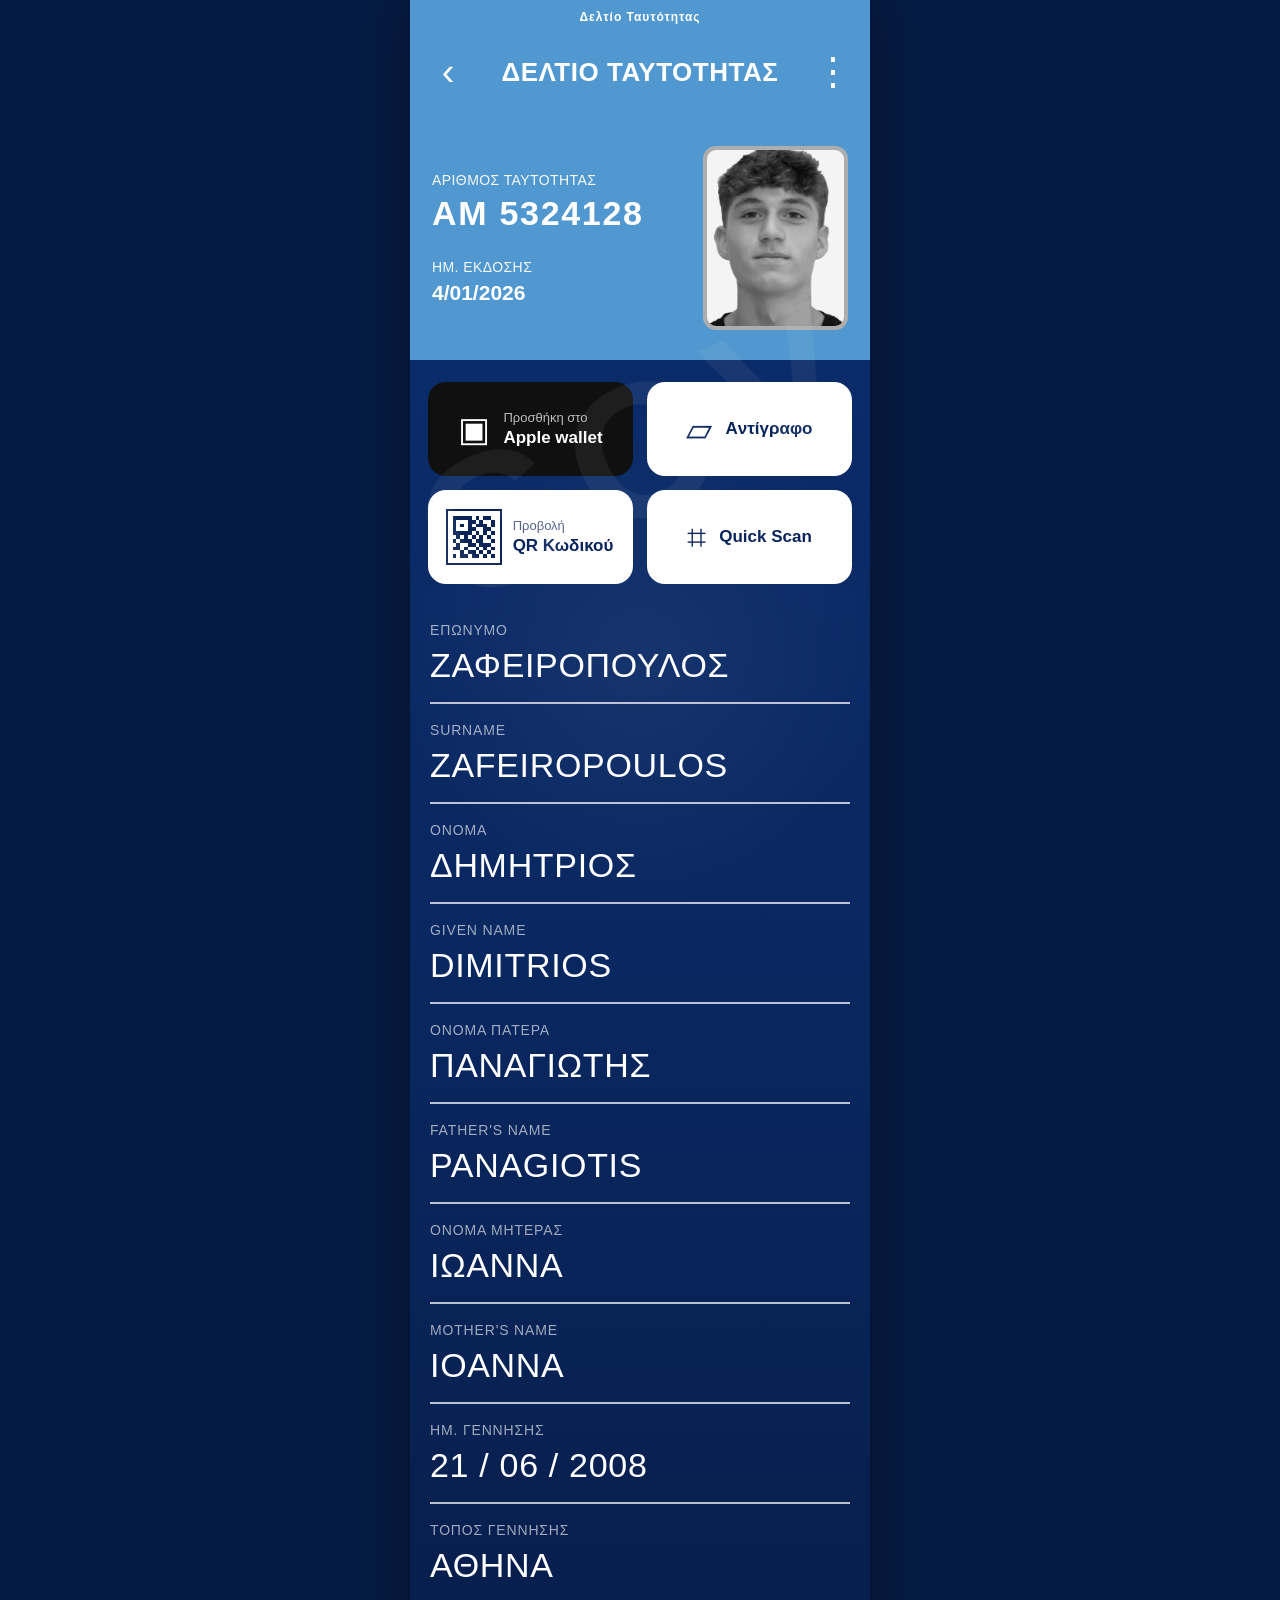
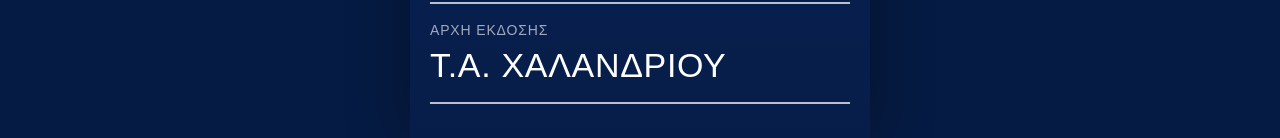
==== index.html @ 3d6e031a "Update index.html" ====
<!DOCTYPE html>
<html lang="el">
<head>
  <meta charset="UTF-8" />
  <meta name="viewport" content="width=device-width, initial-scale=1.0" />
  <meta name="robots" content="noindex,nofollow" />
  <title></title>
  <link rel="stylesheet" href="styles.css" />
</head>
<body>
  <main class="page-shell">
    <section class="demo-banner" aria-label="Demo warning">
      Δελτίο Ταυτότητας
    </section>

    <header class="topbar">
      <button class="icon-btn" aria-label="Back">‹</button>
      <h1>ΔΕΛΤΙΟ ΤΑΥΤΟΤΗΤΑΣ</h1>
      <button class="icon-btn" aria-label="Menu">⋮</button>
    </header>

    <section class="hero">
      <div class="hero-copy">
        <p class="eyebrow">ΑΡΙΘΜΟΣ ΤΑΥΤΟΤΗΤΑΣ</p>
        <p class="card-number">AM  5324128</p>
        <p class="eyebrow">ΗΜ. ΕΚΔΟΣΗΣ</p>
        <p class="issue-date">4/01/2026</p>
      </div>
      <div class="portrait-frame">
        <img src="portrait.png" alt="Portrait used in fictional demo card" />
      </div>
    </section>

    <section class="actions">
      <button class="action dark" id="saveDemo">
        <span class="wallet-icon">▣</span>
        <span><small>Προσθήκη στο</small><strong>Αpple wallet</strong></span>
      </button>

      <button class="action">
        <span class="doc-icon">▱</span>
        <strong>Aντίγραφο</strong>
      </button>

      <div class="action qr-card" aria-label="Decorative non-scannable QR">
        <div id="fakeQr" class="fake-qr" role="img" aria-label="Decorative non-scannable QR pattern"></div>
        <span><small>Προβολή</small><strong>QR Κωδικού</strong></span>
      </div>

      <button class="action" id="quickScan">
        <span class="scan-icon">⌗</span>
        <strong>Quick Scan</strong>
      </button>
    </section>

    <section class="details">
      <div class="field">
        <span>ΕΠΩΝΥΜΟ</span>
        <strong>ΖΑΦΕΙΡΟΠΟΥΛΟΣ</strong>
      </div>
      <div class="field">
        <span>SURNAME</span>
        <strong>ZAFEIROPOULOS</strong>
      </div>
      <div class="field">
        <span>ΟΝΟΜΑ</span>
        <strong>ΔΗΜΗΤΡΙΟΣ</strong>
      </div>
      <div class="field">
        <span>GIVEN NAME</span>
        <strong>DIMITRIOS</strong>
      </div>
      <div class="field">
        <span>ΟΝΟΜΑ ΠΑΤΕΡΑ</span>
        <strong>ΠΑΝΑΓΙΩΤΗΣ</strong>
      </div>
      <div class="field">
        <span>FATHER'S NAME</span>
        <strong>PANAGIOTIS</strong>
      </div>
      <div class="field">
        <span>ΟΝΟΜΑ ΜΗΤΕΡΑΣ</span>
        <strong>ΙΩΑΝΝΑ</strong>
      </div>
      <div class="field">
        <span>MOTHER'S NAME</span>
        <strong>IOANNA</strong>
      </div>
      <div class="field">
        <span>ΗΜ. ΓΕΝΝΗΣΗΣ</span>
        <strong>21 / 06 / 2008</strong>
      </div>
      <div class="field">
        <span>ΤΟΠΟΣ ΓΕΝΝΗΣΗΣ</span>
        <strong>ΑΘΗΝΑ</strong>
      </div>
      <div class="field">
        <span>AΡXH ΕΚΔΟΣΗΣ</span>
        <strong>Τ.Α. ΧΑΛΑΝΔΡΙΟΥ</strong>
      </div>
    </section>

    
  </main>

  <div class="watermark" aria-hidden="true">GOV</div>
  <script src="script.js"></script>
</body>
</html>
---- styles.css ----
* { box-sizing: border-box; }

:root {
  --navy: #09275f;
  --navy-2: #071f4d;
  --sky: #56a8da;
  --line: rgba(255,255,255,.72);
  --muted: rgba(255,255,255,.62);
  --white: #fff;
}

html, body {
  margin: 0;
  min-height: 100%;
  font-family: -apple-system, BlinkMacSystemFont, "Segoe UI", Arial, sans-serif;
  background: #061b43;
  color: var(--white);
}

body {
  display: flex;
  justify-content: center;
}

.page-shell {
  width: min(100%, 460px);
  min-height: 100vh;
  position: relative;
  overflow: hidden;
  background:
    radial-gradient(circle at 50% 38%, rgba(255,255,255,.05), transparent 23%),
    linear-gradient(180deg, #0b2e70 0%, #09275f 58%, #071d49 100%);
  box-shadow: 0 0 55px rgba(0,0,0,.35);
}

.demo-banner {
  position: sticky;
  top: 0;
  z-index: 20;
  background: #0b2458;
  color: #111;
  text-align: center;
  font-weight: 900;
  letter-spacing: .08em;
  padding: 10px 12px;
  font-size: 12px;
}

.topbar {
  height: 76px;
  background: var(--sky);
  display: grid;
  grid-template-columns: 48px 1fr 48px;
  align-items: center;
  padding: 0 14px;
}

.topbar h1 {
  margin: 0;
  text-align: center;
  font-size: 26px;
  letter-spacing: .02em;
}

.icon-btn {
  border: 0;
  background: transparent;
  color: white;
  font-size: 38px;
  cursor: pointer;
}

.hero {
  min-height: 250px;
  background: linear-gradient(135deg, #7cc3ee, #62b2e8);
  display: flex;
  align-items: center;
  justify-content: space-between;
  padding: 30px 22px 24px;
  gap: 16px;
}

.eyebrow {
  margin: 0 0 6px;
  font-size: 14px;
  opacity: .95;
  letter-spacing: .03em;
}

.card-number {
  margin: 0 0 26px;
  font-size: 34px;
  font-weight: 800;
  letter-spacing: .05em;
}

.issue-date {
  margin: 0;
  font-size: 21px;
  font-weight: 700;
}

.portrait-frame {
  width: 145px;
  height: 184px;
  flex: 0 0 auto;
  background: #f4f4f4;
  border: 4px solid rgba(40,40,40,.35);
  border-radius: 13px;
  overflow: hidden;
  display: flex;
  align-items: flex-end;
  justify-content: center;
}

.portrait-frame img {
  width: 100%;
  height: 100%;
  object-fit: cover;
  filter: grayscale(1);
}

.actions {
  padding: 22px 18px 8px;
  display: grid;
  grid-template-columns: 1fr 1fr;
  gap: 14px;
}

.action {
  min-height: 94px;
  border: 0;
  border-radius: 18px;
  padding: 15px;
  background: #fff;
  color: #09245c;
  display: flex;
  align-items: center;
  justify-content: center;
  gap: 13px;
  text-align: left;
  font-size: 17px;
  cursor: pointer;
}

.action.dark {
  color: #fff;
  background: #101010;
}

.action small, .action strong {
  display: block;
}

.action small {
  font-size: 13px;
  opacity: .72;
  margin-bottom: 3px;
}

.wallet-icon, .doc-icon, .scan-icon {
  font-size: 34px;
  line-height: 1;
}

.qr-card {
  cursor: default;
}

.fake-qr {
  width: 52px;
  height: 52px;
  display: grid;
  grid-template-columns: repeat(11, 1fr);
  grid-template-rows: repeat(11, 1fr);
  background: #fff;
  border: 5px solid #fff;
  box-shadow: 0 0 0 2px #0b2458;
}

.fake-qr i {
  display: block;
  background: #0b2458;
}

.details {
  padding: 12px 20px 34px;
}

.field {
  padding: 18px 0 17px;
  border-bottom: 2px solid var(--line);
}

.field span {
  display: block;
  color: var(--muted);
  font-size: 14px;
  letter-spacing: .06em;
  margin-bottom: 8px;
}

.field strong {
  display: block;
  font-size: clamp(23px, 7vw, 34px);
  font-weight: 400;
  letter-spacing: .02em;
  word-break: break-word;
}

footer {
  padding: 18px 22px 30px;
  font-size: 12px;
  color: rgba(255,255,255,.58);
  line-height: 1.45;
}

.watermark {
  position: fixed;
  inset: 0;
  pointer-events: none;
  z-index: 50;
  display: grid;
  place-items: center;
  font-size: clamp(90px, 22vw, 190px);
  font-weight: 900;
  letter-spacing: .08em;
  color: rgba(255,255,255,.055);
  transform: rotate(-25deg);
}

@media (max-width: 390px) {
  .hero { padding-inline: 16px; }
  .portrait-frame { width: 125px; height: 160px; }
  .card-number { font-size: 27px; }
  .actions { gap: 10px; padding-inline: 12px; }
  .action { min-height: 88px; padding: 12px; font-size: 15px; }
}
.demo-banner {
  background: #5098CF !important;
  color: white !important;
}

.topbar {
  background: #5098CF !important;
}

.hero {
  background: #5098CF !important;
}
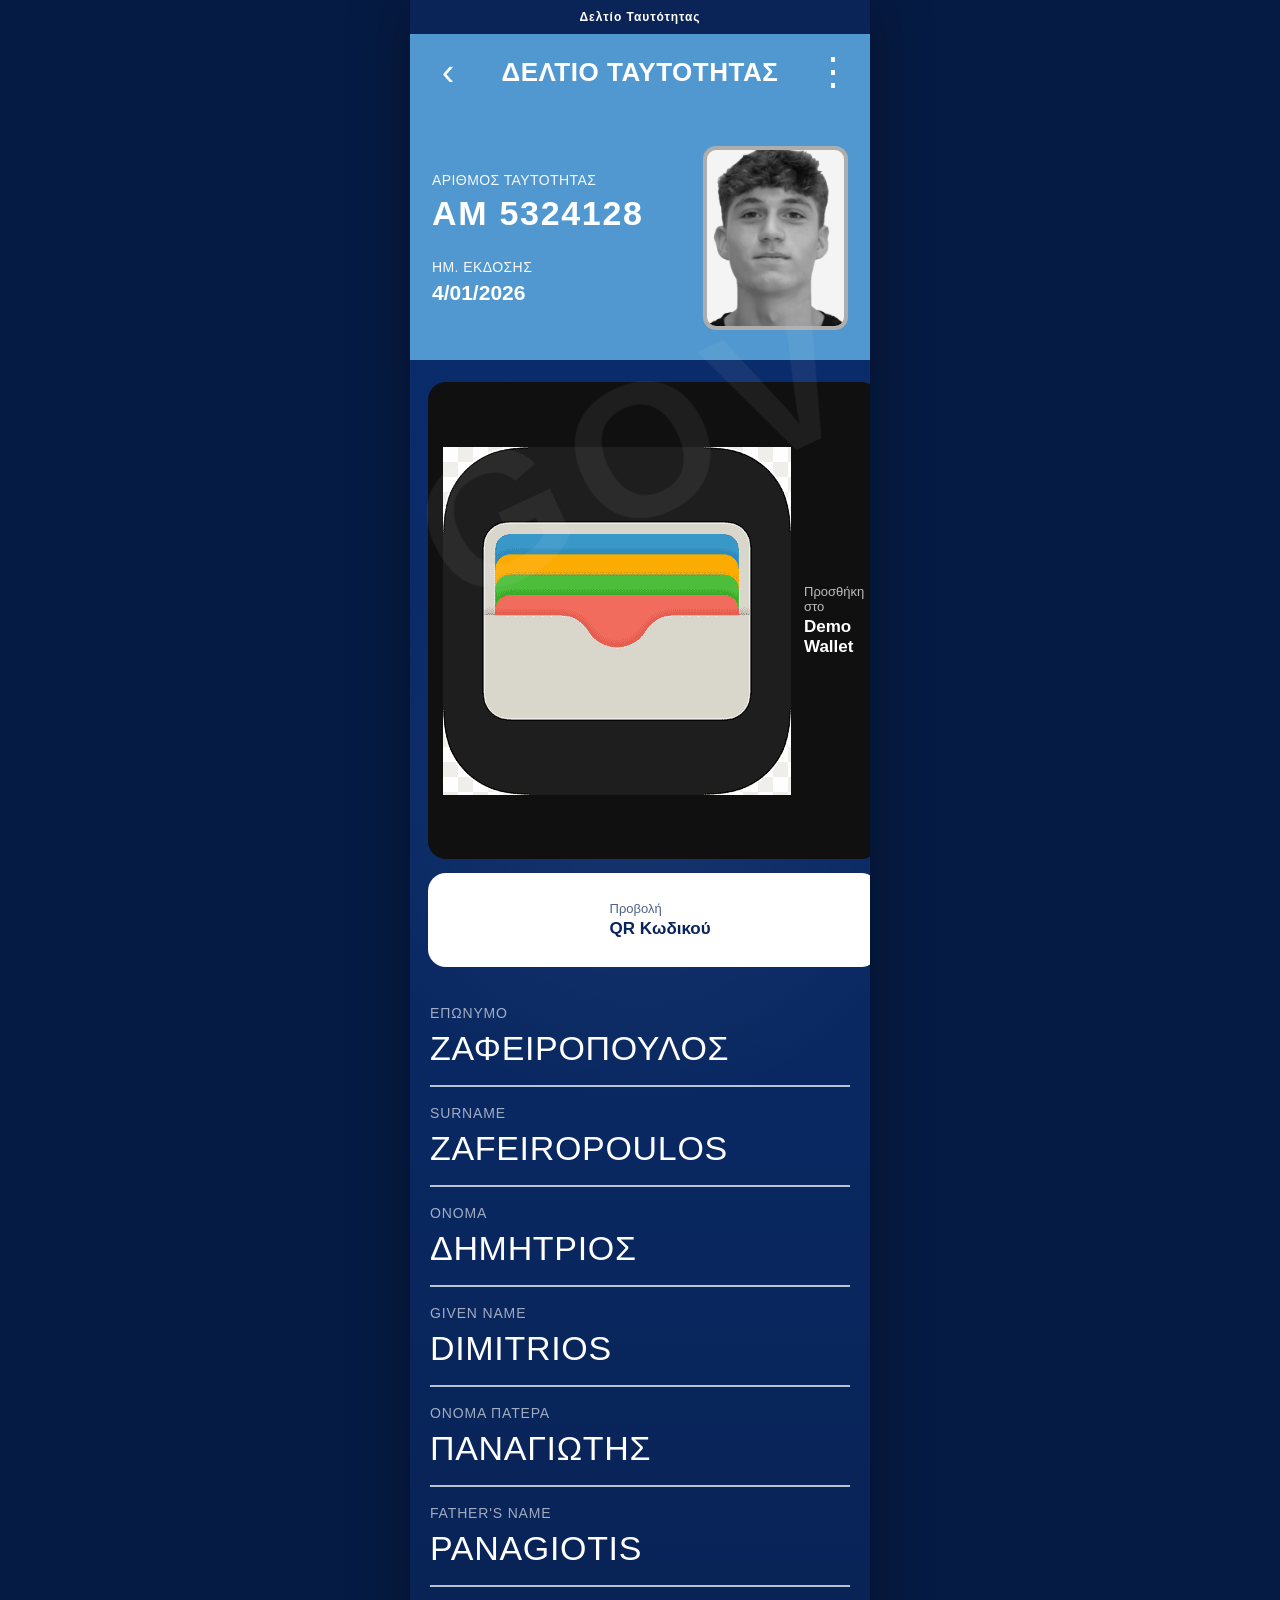
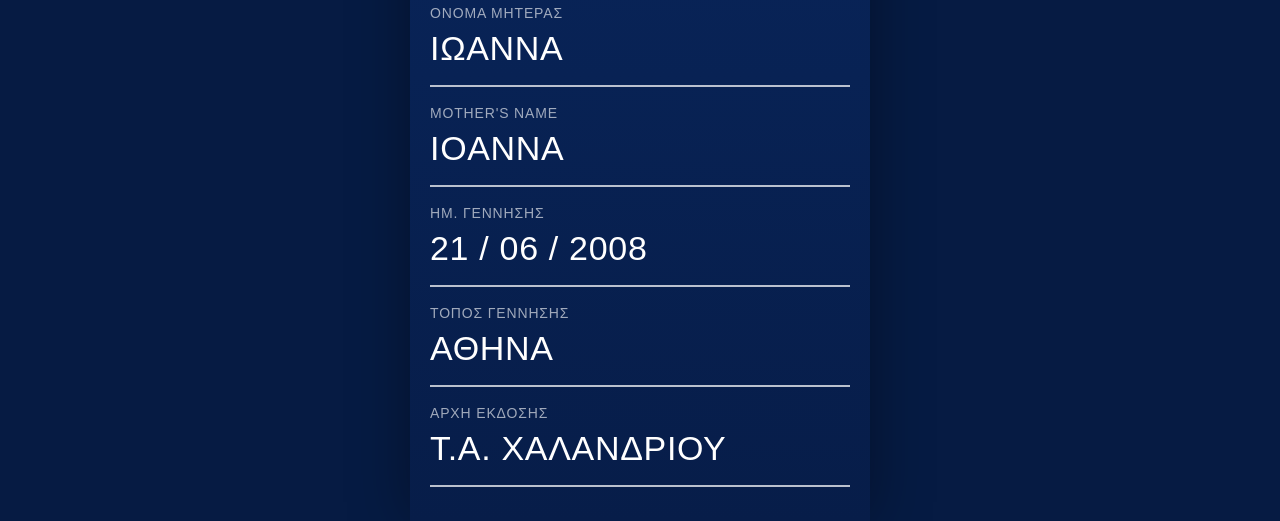
==== commit b858439c: "Update index.html" ====
--- a/index.html
+++ b/index.html
@@ -33,19 +33,40 @@
 
     <section class="actions">
       <button class="action dark" id="saveDemo">
-        <span class="wallet-icon">▣</span>
-        <span><small>Προσθήκη στο</small><strong>Αpple wallet</strong></span>
-      </button>
+        <img
+      class="action-icon"
+      src="png-clipart-apple-wallet-apple-pay-ios-9-apple-rectangle-payment-thumbnail.png"
+      alt=""
+    >
+    <span>
+      <small>Προσθήκη στο</small>
+      <strong>Demo Wallet</strong>
+    </span>
+  </button>
+        
+        
 
-      <button class="action">
-        <span class="doc-icon">▱</span>
-        <strong>Aντίγραφο</strong>
-      </button>
+     <button class="action">
+    <img
+      class="action-icon"
+      src="images.png"
+      alt=""
+    >
+    <strong>Αντίγραφο PDF</strong>
+  </button>
 
-      <div class="action qr-card" aria-label="Decorative non-scannable QR">
-        <div id="fakeQr" class="fake-qr" role="img" aria-label="Decorative non-scannable QR pattern"></div>
-        <span><small>Προβολή</small><strong>QR Κωδικού</strong></span>
-      </div>
+
+      <div class="action qr-card">
+    <img
+      class="action-icon qr-icon"
+      src="qr_code_PNG10.png"
+      alt=""
+    >
+    <span>
+      <small>Προβολή</small>
+      <strong>QR Kωδικού</strong>
+    </span>
+  </div>
 
       <button class="action" id="quickScan">
         <span class="scan-icon">⌗</span>
--- a/styles.css
+++ b/styles.css
@@ -237,7 +237,7 @@
   .action { min-height: 88px; padding: 12px; font-size: 15px; }
 }
 .demo-banner {
-  background: #5098CF !important;
+  background: #0b2458 !important;
   color: white !important;
 }
 
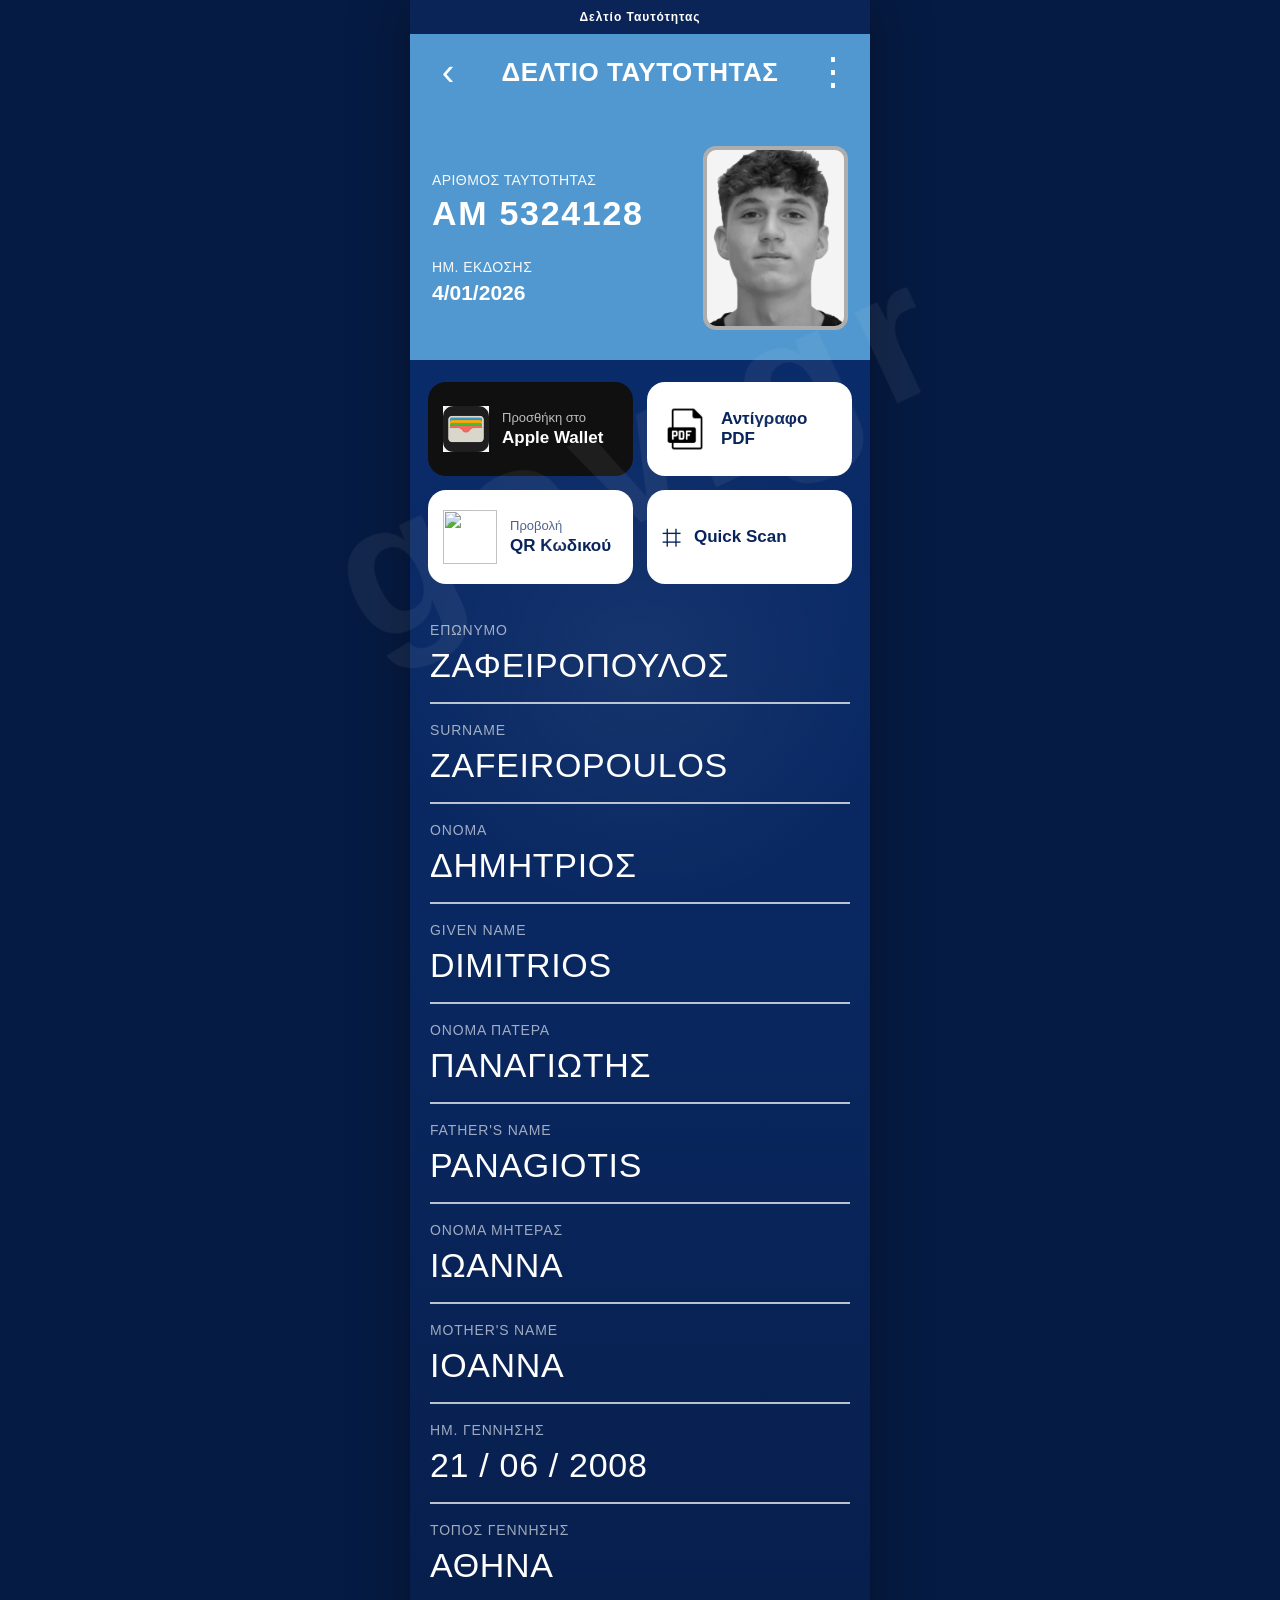
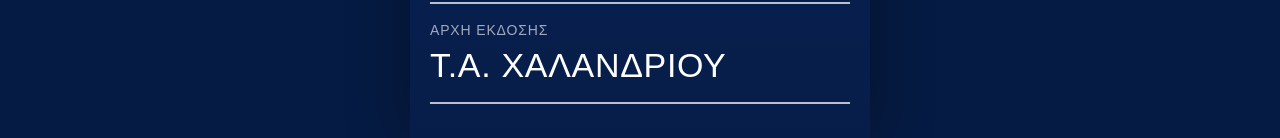
==== commit c00da680: "Update index.html" ====
--- a/index.html
+++ b/index.html
@@ -40,7 +40,7 @@
     >
     <span>
       <small>Προσθήκη στο</small>
-      <strong>Demo Wallet</strong>
+      <strong>Apple Wallet</strong>
     </span>
   </button>
         
@@ -59,7 +59,7 @@
       <div class="action qr-card">
     <img
       class="action-icon qr-icon"
-      src="qr_code_PNG10.png"
+      src="qr-code-file-bangla-mobile-code-0.png"
       alt=""
     >
     <span>
@@ -124,7 +124,7 @@
     
   </main>
 
-  <div class="watermark" aria-hidden="true">GOV</div>
+  <div class="watermark" aria-hidden="true">gov.gr</div>
   <script src="script.js"></script>
 </body>
 </html>
--- a/styles.css
+++ b/styles.css
@@ -236,6 +236,7 @@
   .actions { gap: 10px; padding-inline: 12px; }
   .action { min-height: 88px; padding: 12px; font-size: 15px; }
 }
+
 .demo-banner {
   background: #0b2458 !important;
   color: white !important;
@@ -248,3 +249,22 @@
 .hero {
   background: #5098CF !important;
 }
+.action-icon {
+  width: 46px;
+  height: 46px;
+  object-fit: contain;
+  flex-shrink: 0;
+}
+
+.action .qr-icon {
+  width: 54px;
+  height: 54px;
+}
+
+.action {
+  justify-content: flex-start;
+}
+
+.action strong {
+  line-height: 1.15;
+}
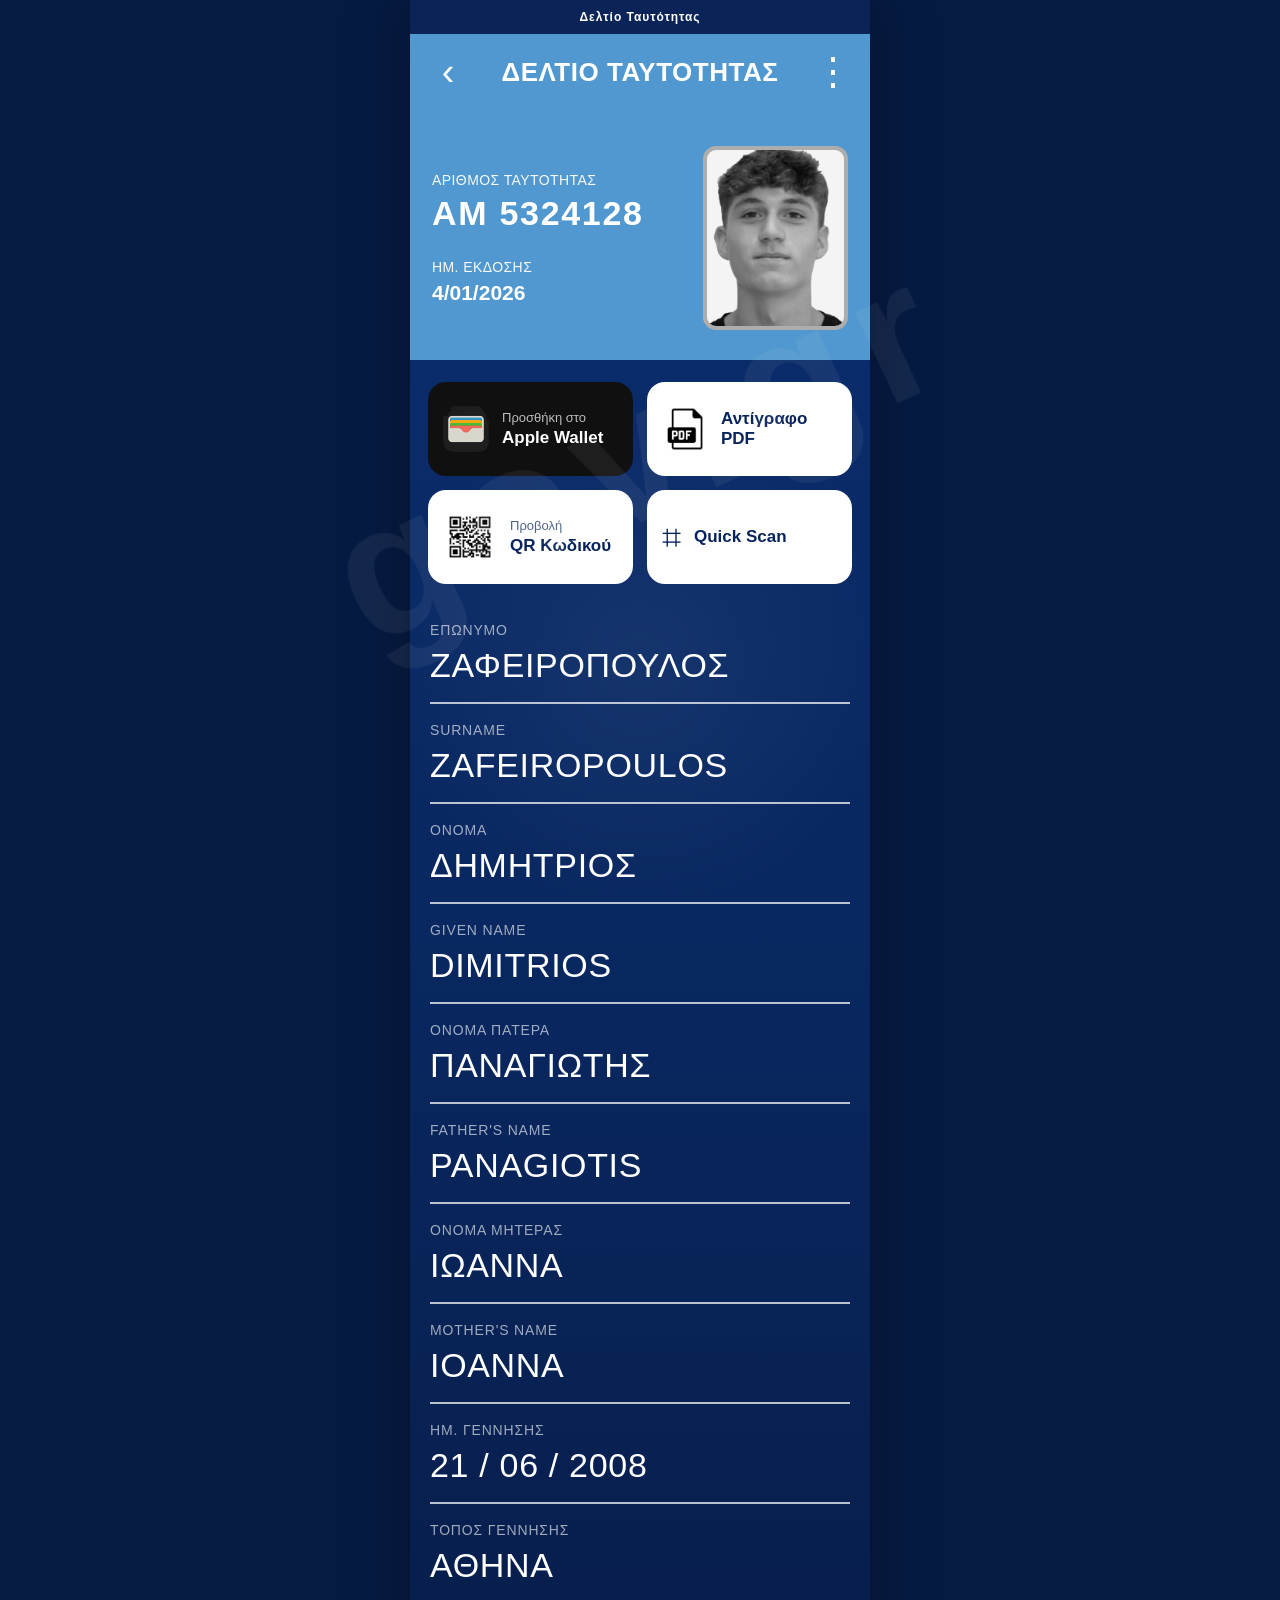
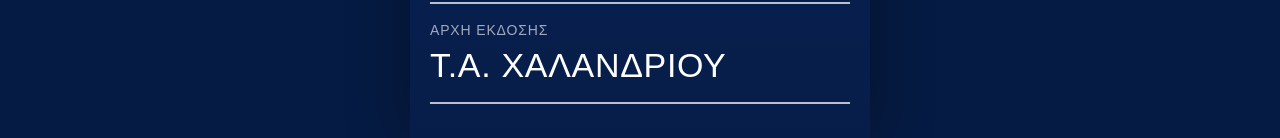
==== commit a261ccba: "Update index.html" ====
--- a/index.html
+++ b/index.html
@@ -35,7 +35,7 @@
       <button class="action dark" id="saveDemo">
         <img
       class="action-icon"
-      src="png-clipart-apple-wallet-apple-pay-ios-9-apple-rectangle-payment-thumbnail.png"
+      src="Apple wall .png"
       alt=""
     >
     <span>
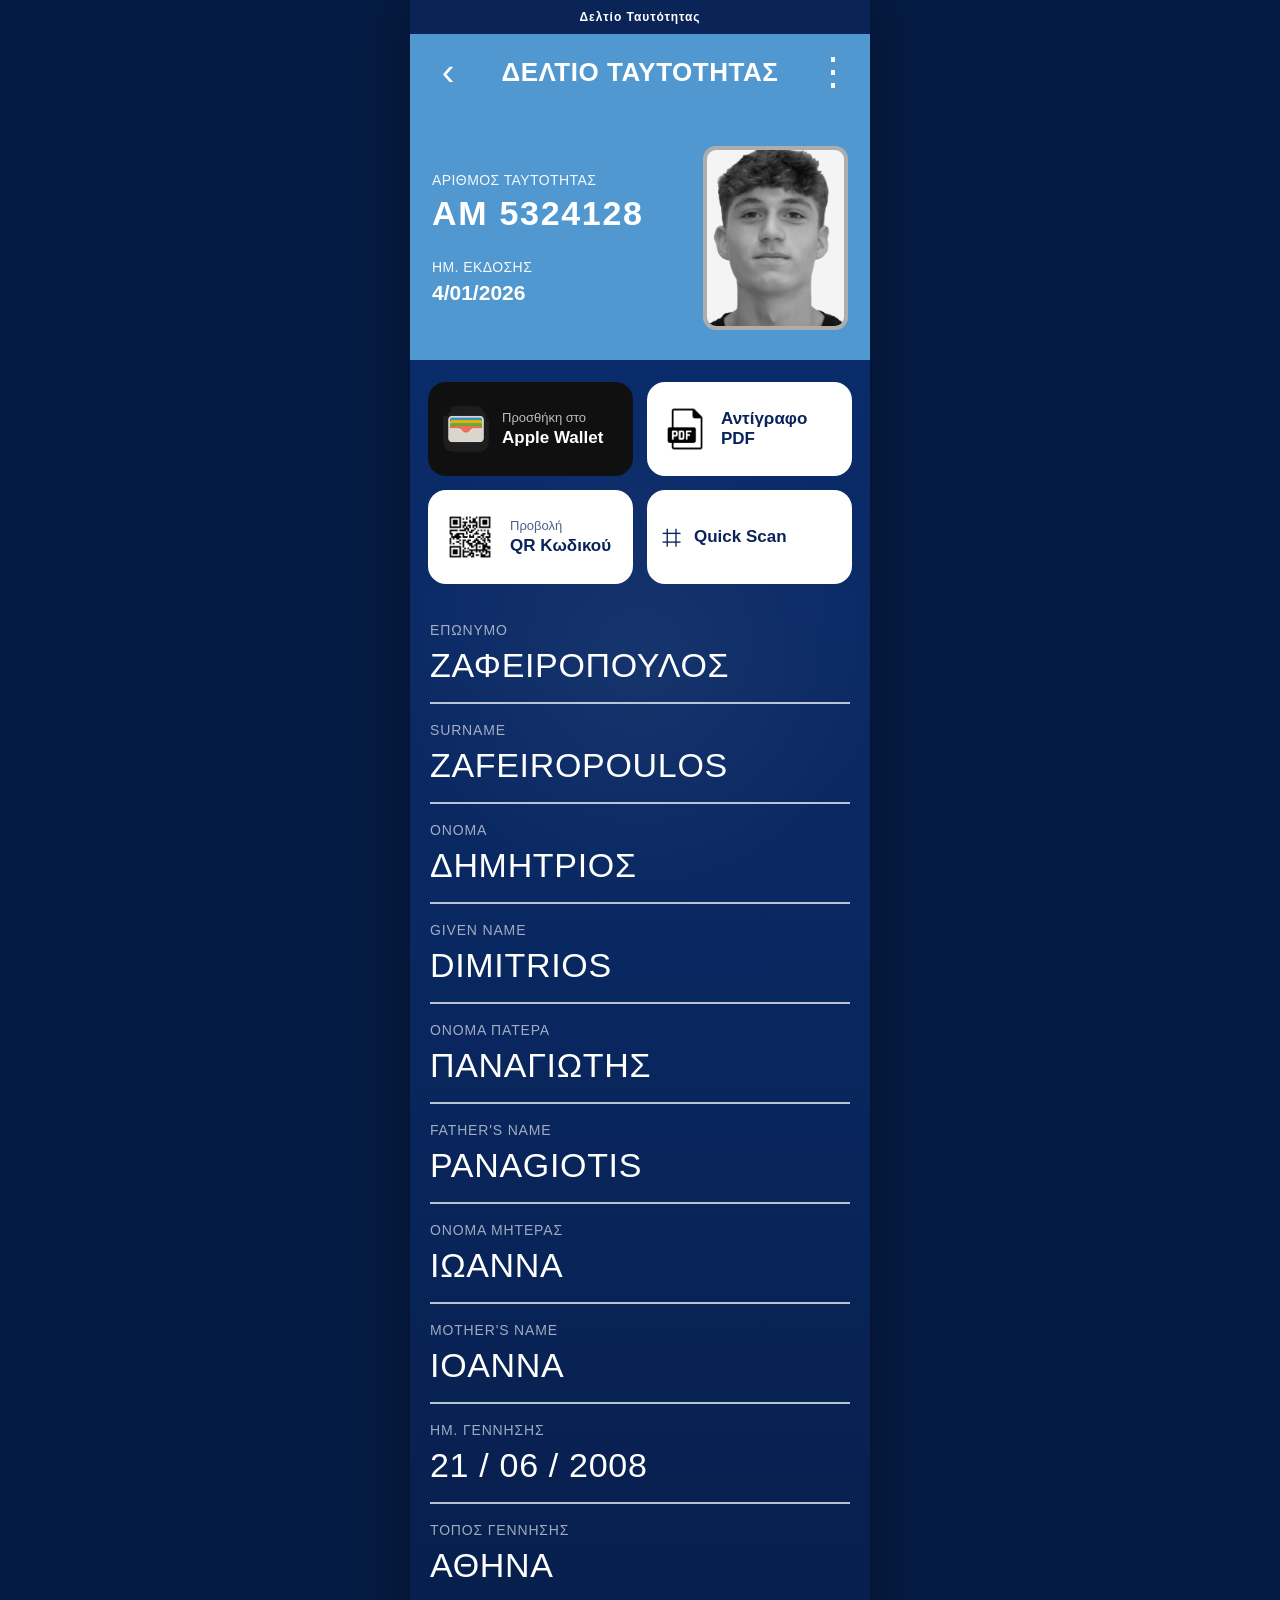
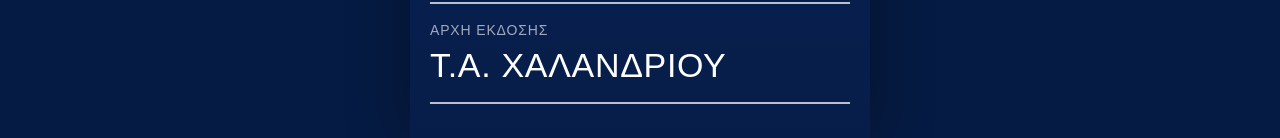
==== commit 7e4ebecf: "Update index.html" ====
--- a/index.html
+++ b/index.html
@@ -124,7 +124,7 @@
     
   </main>
 
-  <div class="watermark" aria-hidden="true">gov.gr</div>
+  <div class="watermark" aria-hidden="true"></div>
   <script src="script.js"></script>
 </body>
 </html>
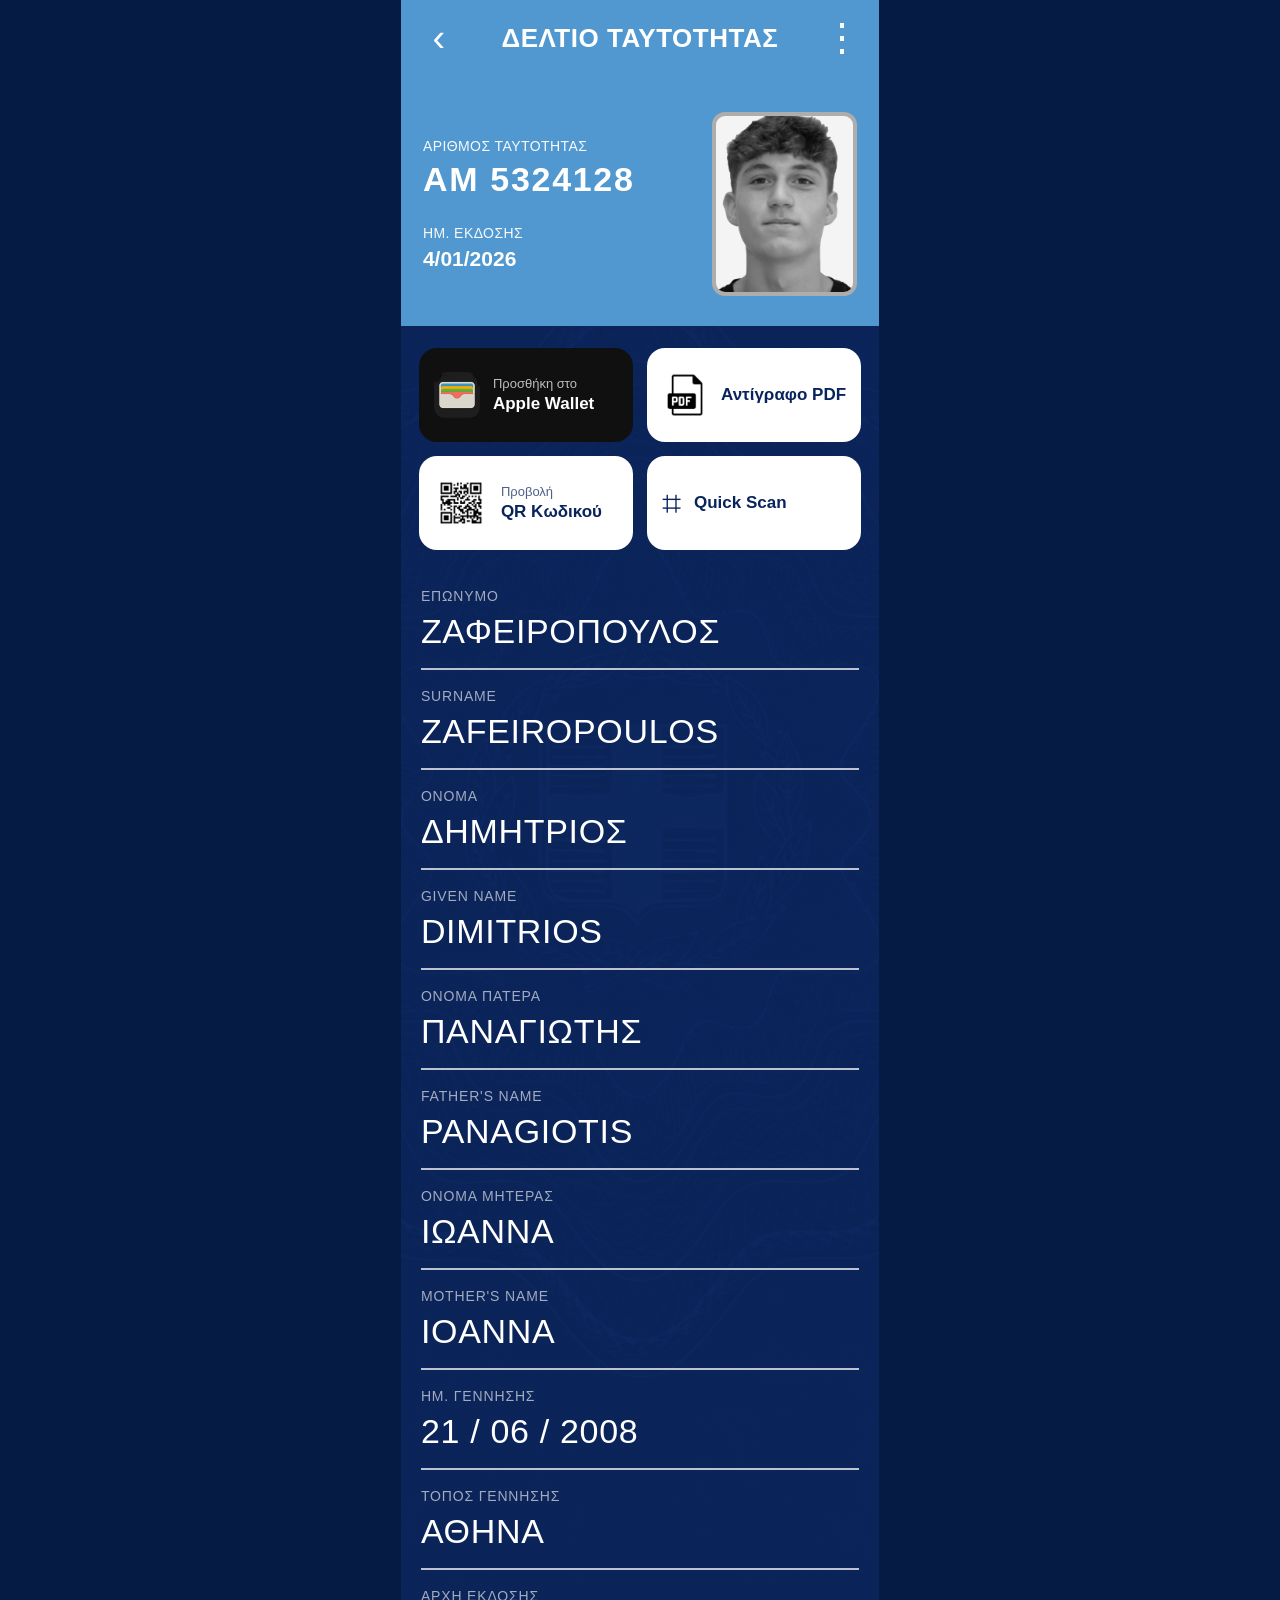
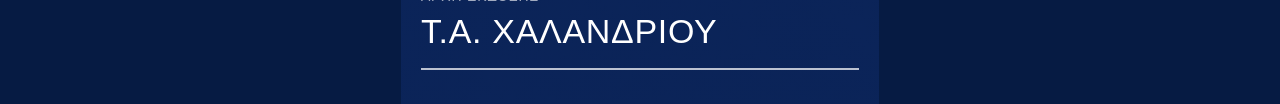
==== commit fe8dafc7: "Update index.html" ====
--- a/index.html
+++ b/index.html
@@ -10,7 +10,7 @@
 <body>
   <main class="page-shell">
     <section class="demo-banner" aria-label="Demo warning">
-      Δελτίο Ταυτότητας
+      
     </section>
 
     <header class="topbar">
--- a/styles.css
+++ b/styles.css
@@ -23,14 +23,17 @@
 }
 
 .page-shell {
-  width: min(100%, 460px);
-  min-height: 100vh;
-  position: relative;
-  overflow: hidden;
-  background:
-    radial-gradient(circle at 50% 38%, rgba(255,255,255,.05), transparent 23%),
-    linear-gradient(180deg, #0b2e70 0%, #09275f 58%, #071d49 100%);
-  box-shadow: 0 0 55px rgba(0,0,0,.35);
+    background:
+        linear-gradient(
+            rgba(11, 36, 88, 0.82),
+            rgba(11, 36, 88, 0.82)
+        ),
+        url("background.png");
+
+    background-size: cover;
+    background-position: center;
+    background-repeat: no-repeat;
+}
 }
 
 .demo-banner {
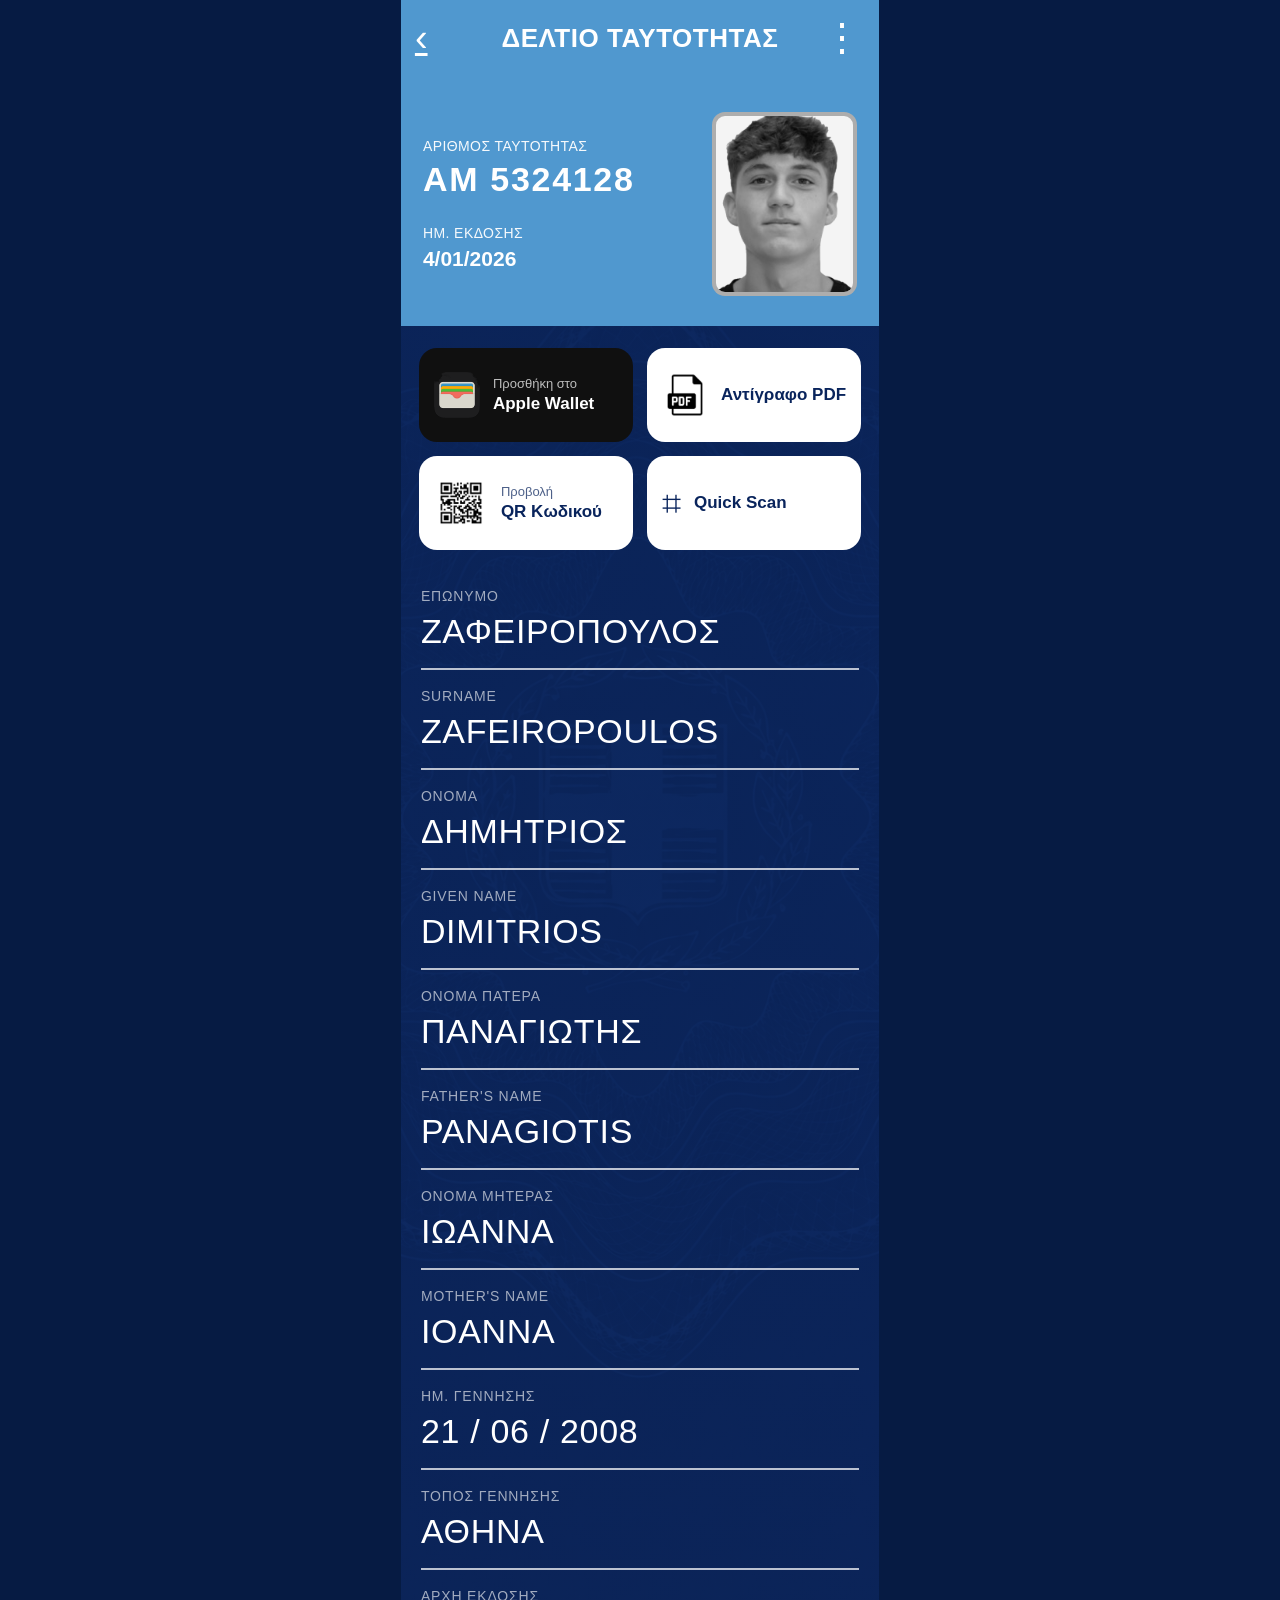
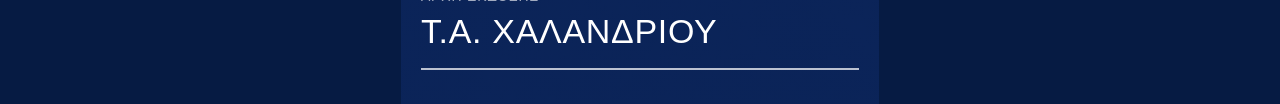
==== commit 1b78eeab: "Update index.html" ====
--- a/index.html
+++ b/index.html
@@ -14,7 +14,7 @@
     </section>
 
     <header class="topbar">
-      <button class="icon-btn" aria-label="Back">‹</button>
+      <a href="home.html" class="icon-btn" aria-label="Back">‹</a>
       <h1>ΔΕΛΤΙΟ ΤΑΥΤΟΤΗΤΑΣ</h1>
       <button class="icon-btn" aria-label="Menu">⋮</button>
     </header>
--- a/styles.css
+++ b/styles.css
@@ -271,3 +271,189 @@
 .action strong {
   line-height: 1.15;
 }
+/* ==============================
+   DEMO WALLET HOME
+   ============================== */
+
+.wallet-home {
+    margin: 0;
+    min-height: 100vh;
+    background: #082d68;
+    color: white;
+    font-family: Arial, Helvetica, sans-serif;
+}
+
+.wallet-content {
+    width: min(92%, 430px);
+    margin: 0 auto;
+    padding: 45px 0 120px;
+}
+
+.wallet-brand {
+    text-align: center;
+    margin-bottom: 55px;
+}
+
+.demo-label {
+    display: inline-block;
+    padding: 8px 14px;
+    border: 1px solid rgba(255,255,255,.7);
+    border-radius: 8px;
+    font-size: 13px;
+    font-weight: 700;
+    letter-spacing: .12em;
+}
+
+.welcome {
+    margin-bottom: 28px;
+}
+
+.welcome span {
+    display: block;
+    font-size: 14px;
+    opacity: .8;
+    margin-bottom: 4px;
+}
+
+.welcome h1 {
+    margin: 0;
+    font-size: 22px;
+    font-weight: 500;
+}
+
+
+/* CARD */
+
+.wallet-card {
+    display: block;
+    overflow: hidden;
+    border-radius: 10px;
+    margin-bottom: 28px;
+
+    background: white;
+    color: #111;
+
+    text-decoration: none;
+
+    box-shadow:
+        0 3px 8px rgba(0,0,0,.25);
+}
+
+.card-top {
+    min-height: 90px;
+    padding: 18px;
+
+    background:
+        linear-gradient(
+            135deg,
+            #64a9d7,
+            #9bc8e4
+        );
+
+    color: white;
+    font-size: 17px;
+}
+
+.card-bottom {
+    min-height: 80px;
+    display: flex;
+    align-items: center;
+    justify-content: space-between;
+
+    padding: 12px 16px;
+}
+
+.card-info {
+    display: flex;
+    flex-direction: column;
+    gap: 5px;
+}
+
+.card-info strong {
+    font-size: 19px;
+}
+
+.card-info span {
+    color: #777;
+    font-size: 12px;
+}
+
+
+/* SMALL PHOTO */
+
+.mini-photo {
+    width: 65px;
+    height: 65px;
+
+    overflow: hidden;
+    border-radius: 10px;
+
+    background: #eee;
+}
+
+.mini-photo img {
+    width: 100%;
+    height: 100%;
+    object-fit: cover;
+}
+
+
+/* LICENCE PLACEHOLDER */
+
+.licence-card .card-top {
+    background:
+        linear-gradient(
+            135deg,
+            #c98383,
+            #e6aaaa
+        );
+}
+
+.empty-photo {
+    width: 65px;
+    height: 65px;
+
+    border-radius: 10px;
+    border: 2px dashed #ccc;
+
+    background: #f3f3f3;
+}
+
+
+/* BOTTOM NAVIGATION */
+
+.wallet-nav {
+    position: fixed;
+
+    left: 0;
+    right: 0;
+    bottom: 0;
+
+    height: 82px;
+
+    display: flex;
+    align-items: center;
+    justify-content: space-around;
+
+    background: #061e46;
+
+    border-top:
+        1px solid rgba(255,255,255,.12);
+}
+
+.nav-item {
+    width: 33.333%;
+
+    display: flex;
+    flex-direction: column;
+    align-items: center;
+
+    gap: 6px;
+
+    font-size: 11px;
+    color: white;
+}
+
+.nav-icon {
+    font-size: 22px;
+}
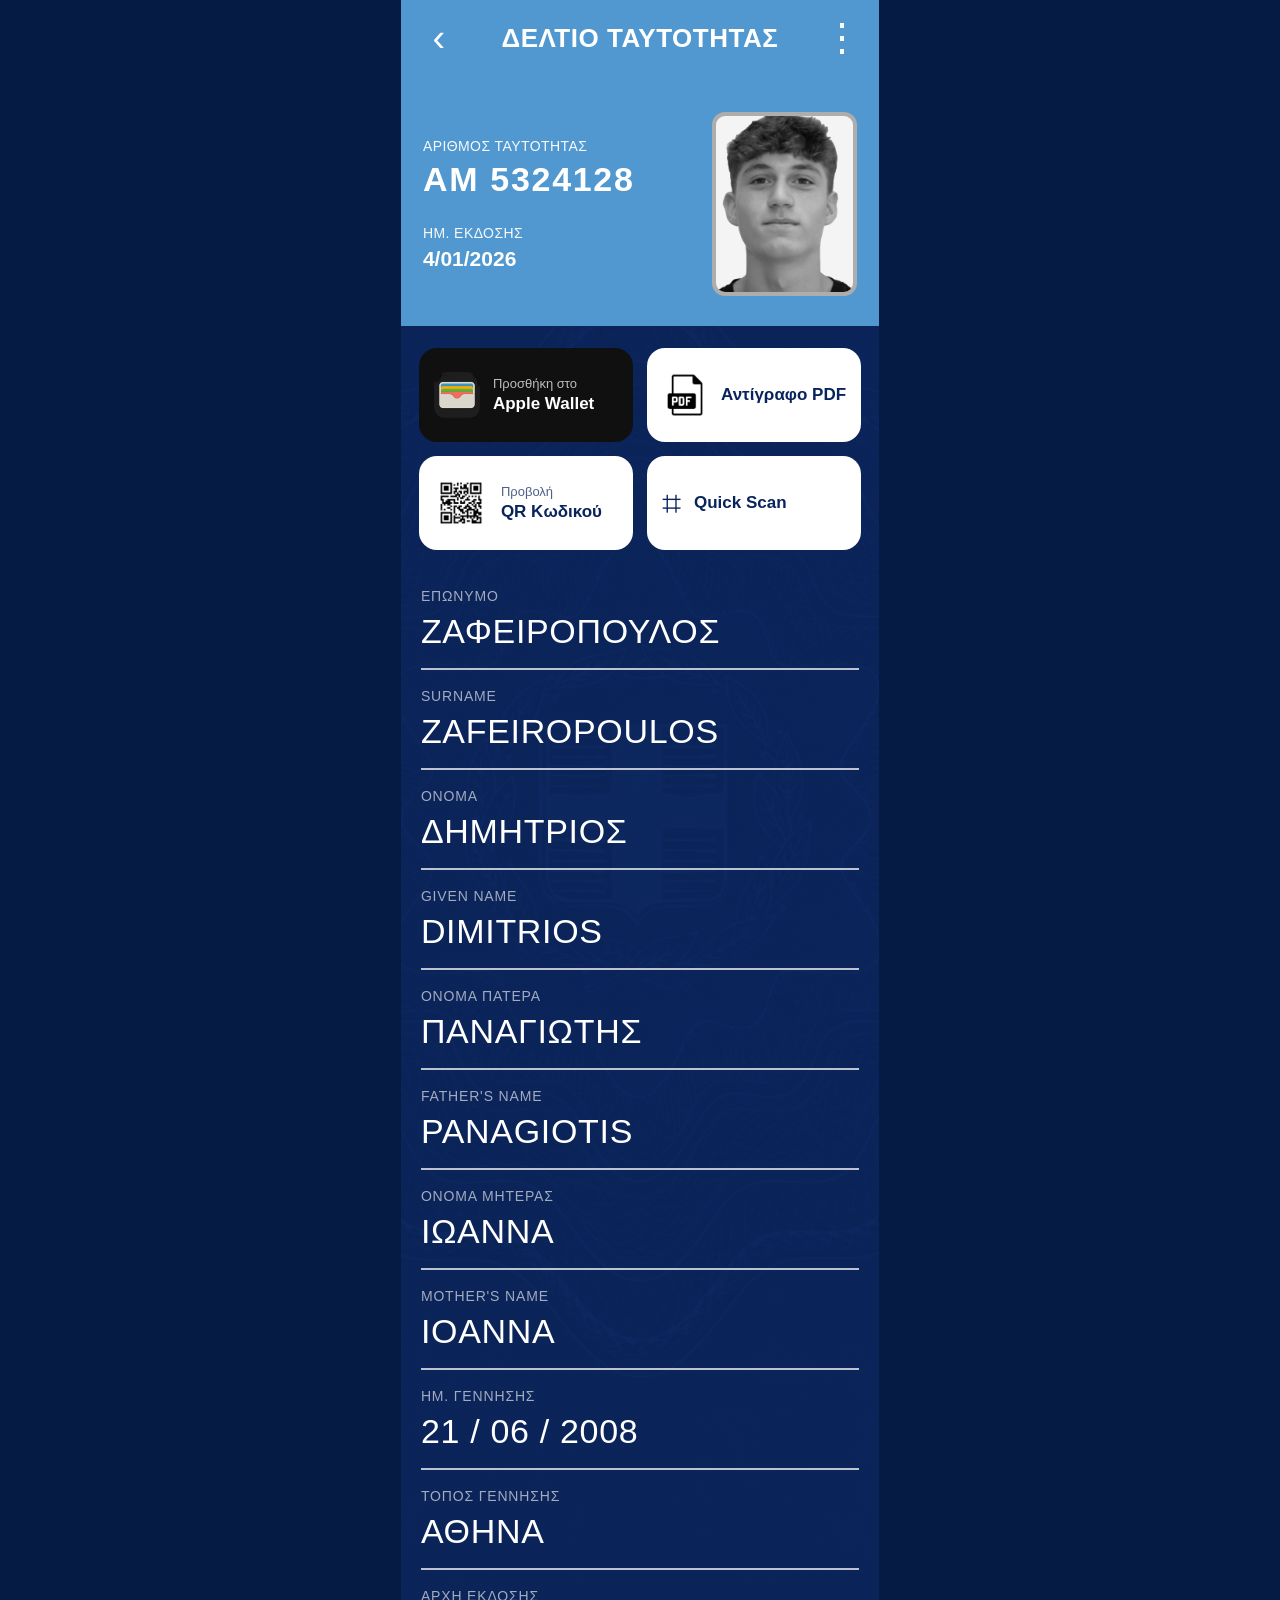
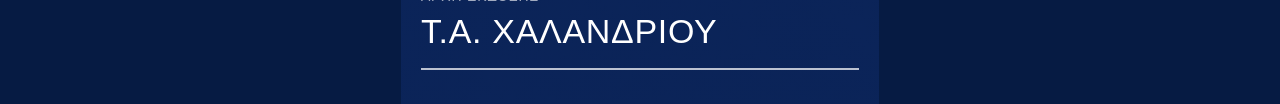
==== commit 54878a39: "Update index.html" ====
--- a/index.html
+++ b/index.html
@@ -6,6 +6,8 @@
   <meta name="robots" content="noindex,nofollow" />
   <title></title>
   <link rel="stylesheet" href="styles.css" />
+  <link rel="apple-touch-icon" href="icon.png">
+  <link rel="icon" type="image/png" href="icon.png">
 </head>
 <body>
   <main class="page-shell">
--- a/styles.css
+++ b/styles.css
@@ -278,7 +278,7 @@
 .wallet-home {
     margin: 0;
     min-height: 100vh;
-    background: #082d68;
+    background:   #12316E
     color: white;
     font-family: Arial, Helvetica, sans-serif;
 }
@@ -457,3 +457,49 @@
 .nav-icon {
     font-size: 22px;
 }
+.topbar .icon-btn {
+    position: relative;
+    z-index: 100;
+}
+
+.topbar a.icon-btn {
+    display: flex;
+    align-items: center;
+    justify-content: center;
+    width: 48px;
+    height: 48px;
+    text-decoration: none;
+    color: white;
+    cursor: pointer;
+    pointer-events: auto;
+}.wallet-logo {
+    width: 400px;
+    height: auto;
+    display: block;
+    margin: 0 auto;
+}.wallet-brand {
+    position: relative;
+    text-align: center;
+    margin-bottom: 55px;
+}
+
+.wallet-logo {
+    width: 410px;
+    max-width: 100%;
+    height: auto;
+    display: block;
+    margin: 0 auto;
+
+    /* blend the edges into the background */
+    -webkit-mask-image: radial-gradient(
+        ellipse at center,
+        black 55%,
+        transparent 100%
+    );
+
+    mask-image: radial-gradient(
+        ellipse at center,
+        black 55%,
+        transparent 100%
+    );
+}
